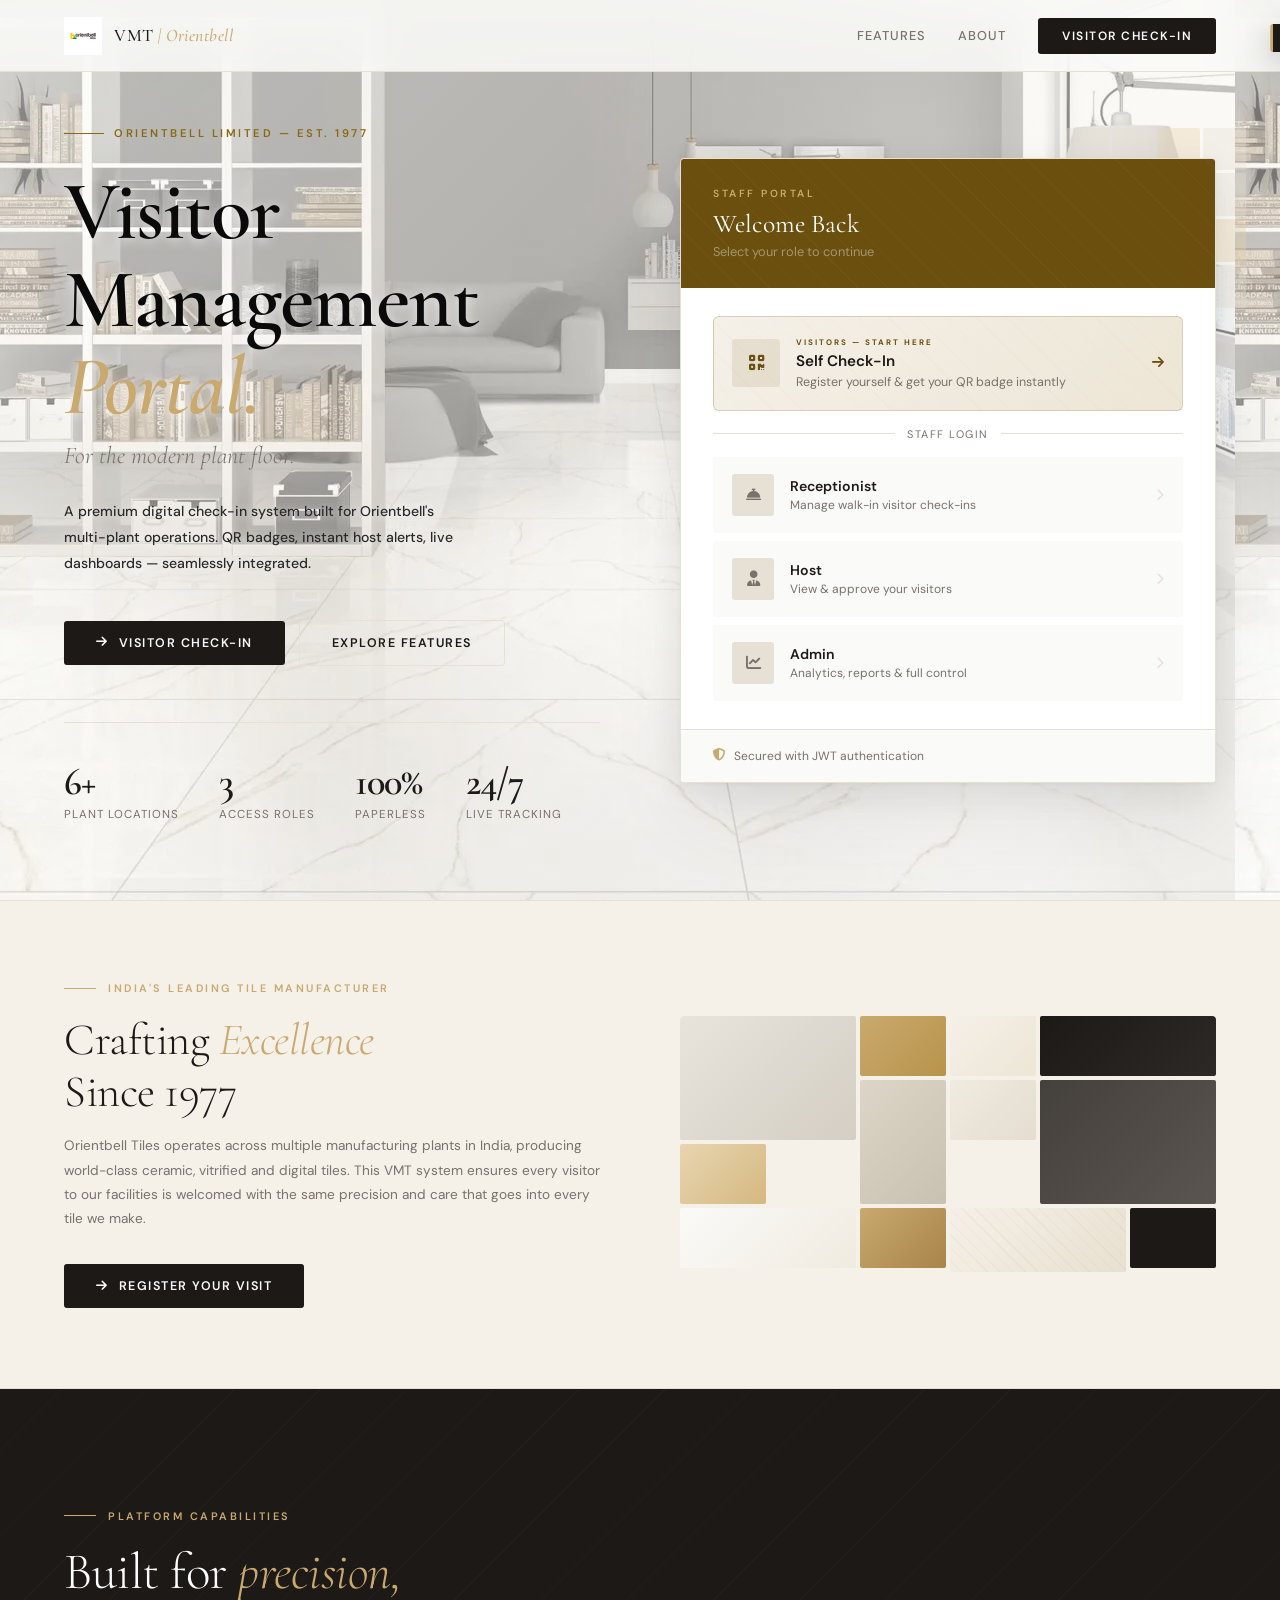
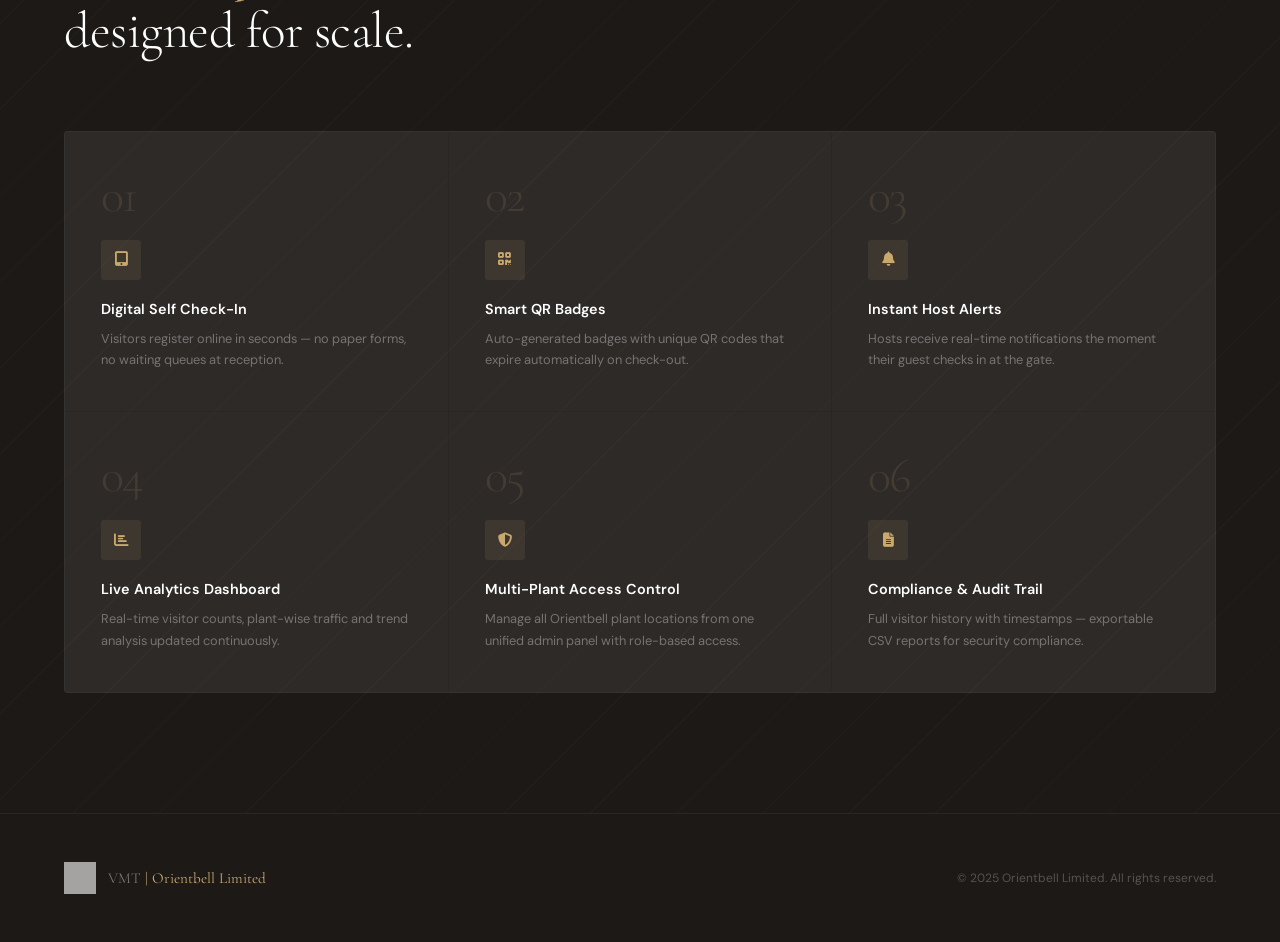
==== frontend/index.html @ 38f7f3a1 "VMT Orientbell initial commit" ====
<!DOCTYPE html>
<html lang="en">
<head>
  <meta charset="UTF-8" />
  <meta name="viewport" content="width=device-width, initial-scale=1.0"/>
  <title>VMT – Orientbell Visitor Management</title>
  <link rel="stylesheet" href="https://cdnjs.cloudflare.com/ajax/libs/font-awesome/6.4.0/css/all.min.css"/>
  <link href="https://fonts.googleapis.com/css2?family=Cormorant+Garamond:ital,wght@0,300;0,400;0,500;0,600;1,300;1,400&family=DM+Sans:wght@300;400;500;600&display=swap" rel="stylesheet"/>
  <style>
    :root {
      --stone: #1C1917;
      --stone-mid: #44403C;
      --stone-light: #78716C;
      --cream: #FAFAF8;
      --cream-mid: #F5F0E8;
      --cream-dark: #E7E0D5;
      --gold: #C9A96E;
      --gold-light: #E8D5B0;
      --white: #FFFFFF;
      --border: rgba(201,169,110,0.2);
    }

    * { margin: 0; padding: 0; box-sizing: border-box; }
    html { scroll-behavior: smooth; }

    body {
      font-family: 'DM Sans', sans-serif;
      background: var(--cream);
      color: var(--stone);
      overflow-x: hidden;
    }

    .marble-bg {
  position: fixed;
  inset: 0;
  z-index: 0;
  background-image: url('images/title-bg.png');
    }

    .marble-bg::before {
      content: '';
      position: absolute;
      inset: 0;
      background: linear-gradient(
        135deg,
        rgba(250,250,248,0.55) 0%,
        rgba(245,240,232,0.45) 40%,
        rgba(250,250,248,0.50) 100%
      );
    }

    .marble-bg::after {
      content: '';
      position: absolute;
      inset: 0;
      background: repeating-linear-gradient(
        -45deg,
        transparent,
        transparent 180px,
        rgba(201,169,110,0.03) 180px,
        rgba(201,169,110,0.03) 181px
      );
    }

    /* NAV */
    nav {
      position: fixed;
      top: 0; left: 0; right: 0;
      z-index: 100;
      height: 72px;
      display: flex;
      align-items: center;
      justify-content: space-between;
      padding: 0 64px;
      background: rgba(250,250,248,0.88);
      backdrop-filter: blur(20px);
      border-bottom: 1px solid var(--cream-dark);
    }

    .nav-logo {
      display: flex;
      align-items: center;
      gap: 12px;
    }

    .nav-logo img { height: 38px; width: auto; }

    .nav-logo-text {
      font-family: 'Cormorant Garamond', serif;
      font-size: 1.1rem;
      font-weight: 500;
      color: var(--stone);
      letter-spacing: 0.5px;
    }

    .nav-logo-text span { color: var(--gold); font-style: italic; }

    .nav-right { display: flex; align-items: center; gap: 32px; }

    .nav-link {
      font-size: 0.8rem;
      font-weight: 500;
      color: var(--stone-light);
      text-decoration: none;
      letter-spacing: 1px;
      text-transform: uppercase;
      transition: color 0.3s;
    }

    .nav-link:hover { color: var(--stone); }

    .nav-cta {
      background: var(--stone);
      color: var(--cream) !important;
      padding: 10px 24px;
      border-radius: 3px;
      font-size: 0.75rem !important;
      letter-spacing: 1.5px !important;
      font-weight: 600 !important;
      transition: all 0.3s !important;
    }

    .nav-cta:hover { background: var(--gold) !important; color: var(--stone) !important; }

    /* HERO */
    .hero {
      position: relative;
      z-index: 1;
      min-height: 100vh;
      display: grid;
      grid-template-columns: 1fr 1fr;
      align-items: center;
      padding: 100px 64px 60px;
      gap: 80px;
      max-width: 1400px;
      margin: 0 auto;
    }

    .hero-left { position: relative; }

    .hero-eyebrow {
      display: inline-flex;
      align-items: center;
      gap: 10px;
      margin-bottom: 28px;
    }

    .eyebrow-line {
  width: 40px;
  height: 1px;
  background: #8B6914;
}

    .eyebrow-text {
  font-size: 0.7rem;
  font-weight: 600;
  letter-spacing: 2.5px;
  text-transform: uppercase;
  color: #8B6914;
}
    .hero-title {
  font-family: 'Cormorant Garamond', serif;
  font-size: 5.2rem;
  font-weight: 600;
  line-height: 1.05;
  color: #0a0a0a;
  margin-bottom: 10px;
  letter-spacing: -1px;
  text-shadow: 0 2px 12px rgba(255,255,255,0.8);
}
    .hero-title em { font-style: italic; color: var(--gold); }

    .hero-subtitle {
      font-family: 'Cormorant Garamond', serif;
      font-size: 1.5rem;
      font-weight: 300;
      color: var(--stone-light);
      margin-bottom: 28px;
      font-style: italic;
    }
    .hero-desc {
  font-size: 0.88rem;
  color: #2a2a2a;
  font-weight: 500;
  line-height: 1.85;
  max-width: 400px;
  margin-bottom: 44px;
  text-shadow: 0 1px 8px rgba(255,255,255,0.7);
}

    .hero-actions { display: flex; gap: 14px; align-items: center; }

    .btn-primary {
      background: var(--stone);
      color: var(--cream);
      padding: 14px 32px;
      border-radius: 3px;
      font-size: 0.78rem;
      font-weight: 600;
      letter-spacing: 1.5px;
      text-transform: uppercase;
      text-decoration: none;
      border: none;
      cursor: pointer;
      font-family: 'DM Sans', sans-serif;
      transition: all 0.3s;
      display: inline-flex;
      align-items: center;
      gap: 10px;
    }

    .btn-primary:hover {
      background: var(--gold);
      color: var(--stone);
      transform: translateY(-2px);
      box-shadow: 0 8px 30px rgba(201,169,110,0.3);
    }

    .btn-ghost {
      background: transparent;
      color: var(--stone);
      padding: 14px 32px;
      border-radius: 3px;
      font-size: 0.78rem;
      font-weight: 600;
      letter-spacing: 1.5px;
      text-transform: uppercase;
      text-decoration: none;
      border: 1px solid var(--cream-dark);
      cursor: pointer;
      font-family: 'DM Sans', sans-serif;
      transition: all 0.3s;
      display: inline-flex;
      align-items: center;
      gap: 10px;
    }

    .btn-ghost:hover { border-color: var(--gold); color: var(--gold); }

    .hero-stats {
      display: flex;
      gap: 40px;
      margin-top: 56px;
      padding-top: 40px;
      border-top: 1px solid var(--cream-dark);
    }

    .stat-num {
      font-family: 'Cormorant Garamond', serif;
      font-size: 2.4rem;
      font-weight: 600;
      color: var(--stone);
      line-height: 1;
      letter-spacing: -1px;
    }

    .stat-label {
      font-size: 0.72rem;
      color: var(--stone-light);
      letter-spacing: 1px;
      text-transform: uppercase;
      margin-top: 6px;
    }

    /* PORTAL CARD */
    .hero-right { position: relative; }

    .tile-grid-deco {
      position: absolute;
      top: -30px; right: -30px;
      width: 180px; height: 180px;
      display: grid;
      grid-template-columns: repeat(4, 1fr);
      gap: 3px;
      opacity: 0.4;
      z-index: 0;
    }

    .tile-cell { aspect-ratio: 1; border-radius: 2px; background: var(--cream-dark); }
    .tile-cell:nth-child(3n) { background: var(--gold-light); }
    .tile-cell:nth-child(5n) { background: var(--cream-mid); }

    .portal-card {
      position: relative;
      z-index: 1;
      background: var(--white);
      border: 1px solid var(--cream-dark);
      border-radius: 4px;
      overflow: hidden;
      box-shadow: 0 2px 4px rgba(0,0,0,0.04), 0 12px 40px rgba(0,0,0,0.08), 0 40px 80px rgba(0,0,0,0.06);
    }

    .portal-header {
      background: #6B4F0E;
  padding: 28px 32px;
  position: relative;
  overflow: hidden;
}
    .portal-header::before {
      content: '';
      position: absolute;
      inset: 0;
      background: repeating-linear-gradient(45deg, transparent, transparent 20px, rgba(201,169,110,0.05) 20px, rgba(201,169,110,0.05) 21px);
    }

    .portal-header-tag {
      font-size: 0.65rem;
      font-weight: 600;
      letter-spacing: 2.5px;
      text-transform: uppercase;
      color: var(--gold);
      margin-bottom: 8px;
    }

    .portal-header h3 {
      font-family: 'Cormorant Garamond', serif;
      font-size: 1.6rem;
      font-weight: 400;
      color: var(--white);
    }

    .portal-header p { color: rgba(255,255,255,0.4); font-size: 0.8rem; margin-top: 4px; }

    .portal-body { padding: 28px 32px; }

    .role-item {
      display: flex;
      align-items: center;
      gap: 16px;
      padding: 16px 18px;
      border-radius: 3px;
      border: 1px solid transparent;
      cursor: pointer;
      transition: all 0.25s;
      text-decoration: none;
      margin-bottom: 8px;
      background: var(--cream);
    }

    .role-item:last-child { margin-bottom: 0; }

    .role-item:hover {
      background: var(--stone);
      border-color: var(--stone);
      transform: translateX(4px);
    }

    .role-item:hover .ri-icon { background: rgba(201,169,110,0.15); color: var(--gold); }
    .role-item:hover .ri-name { color: var(--white); }
    .role-item:hover .ri-desc { color: rgba(255,255,255,0.4); }
    .role-item:hover .ri-arrow { color: var(--gold); }

    .ri-icon {
      width: 42px; height: 42px;
      background: var(--cream-dark);
      border-radius: 3px;
      display: flex;
      align-items: center;
      justify-content: center;
      color: var(--stone-light);
      font-size: 0.95rem;
      flex-shrink: 0;
      transition: all 0.25s;
    }

    .ri-text { flex: 1; }
    .ri-name { font-size: 0.88rem; font-weight: 600; color: var(--stone); transition: color 0.25s; }
    .ri-desc { font-size: 0.75rem; color: var(--stone-light); margin-top: 2px; transition: color 0.25s; }
    .ri-arrow { color: var(--cream-dark); font-size: 0.75rem; transition: color 0.25s; }

    .portal-divider {
      display: flex;
      align-items: center;
      gap: 12px;
      margin: 16px 0;
    }

    .portal-divider::before,
    .portal-divider::after { content: ''; flex: 1; height: 1px; background: var(--cream-dark); }

    .portal-divider span {
      font-size: 0.68rem;
      letter-spacing: 1.5px;
      text-transform: uppercase;
      color: var(--stone-light);
      white-space: nowrap;
    }

    .portal-footer {
      padding: 18px 32px;
      border-top: 1px solid var(--cream-dark);
      background: var(--cream);
      display: flex;
      align-items: center;
      gap: 8px;
    }

    .portal-footer i { color: var(--gold); font-size: 0.8rem; }
    .portal-footer span { font-size: 0.75rem; color: var(--stone-light); }

    /* TILE STRIP */
    .tile-strip {
      position: relative;
      z-index: 1;
      background: var(--cream-mid);
      padding: 80px 64px;
      border-top: 1px solid var(--cream-dark);
      border-bottom: 1px solid var(--cream-dark);
    }

    .tile-strip-inner {
      max-width: 1200px;
      margin: 0 auto;
      display: grid;
      grid-template-columns: 1fr 1fr;
      gap: 80px;
      align-items: center;
    }

    .tile-strip h2 {
      font-family: 'Cormorant Garamond', serif;
      font-size: 2.8rem;
      font-weight: 300;
      color: var(--stone);
      line-height: 1.15;
      letter-spacing: -0.5px;
      margin-bottom: 16px;
    }

    .tile-strip h2 em { font-style: italic; color: var(--gold); }

    .tile-strip p {
      font-size: 0.85rem;
      color: var(--stone-light);
      line-height: 1.8;
      margin-bottom: 32px;
    }

    .section-eyebrow {
      display: flex;
      align-items: center;
      gap: 12px;
      margin-bottom: 20px;
    }

    .section-eyebrow .line { width: 32px; height: 1px; background: var(--gold); }

    .section-eyebrow span {
      font-size: 0.68rem;
      font-weight: 600;
      letter-spacing: 2.5px;
      text-transform: uppercase;
      color: var(--gold);
    }

    .tile-mosaic {
      display: grid;
      grid-template-columns: repeat(6, 1fr);
      grid-template-rows: repeat(4, 60px);
      gap: 4px;
      border-radius: 4px;
      overflow: hidden;
    }

    .tm { border-radius: 2px; transition: all 0.4s; }
    .tm:hover { transform: scale(0.95); opacity: 0.8; }
    .tm-1 { grid-column: span 2; grid-row: span 2; background: linear-gradient(135deg, #E8E4DC, #D4CEC4); }
    .tm-2 { grid-column: span 1; grid-row: span 1; background: linear-gradient(135deg, #C9A96E, #B8944A); }
    .tm-3 { grid-column: span 1; grid-row: span 1; background: linear-gradient(135deg, #F5F0E8, #EDE6D6); }
    .tm-4 { grid-column: span 2; grid-row: span 1; background: linear-gradient(135deg, #1C1917, #2D2926); }
    .tm-5 { grid-column: span 1; grid-row: span 2; background: linear-gradient(135deg, #DDD6C8, #C8C0B0); }
    .tm-6 { grid-column: span 1; grid-row: span 1; background: linear-gradient(135deg, #F0EBE0, #E4DDD0); }
    .tm-7 { grid-column: span 2; grid-row: span 2; background: linear-gradient(135deg, #44403C, #5A5550); }
    .tm-8 { grid-column: span 1; grid-row: span 1; background: linear-gradient(135deg, #E8D5B0, #D4B880); }
    .tm-9 { grid-column: span 2; grid-row: span 1; background: linear-gradient(135deg, #FAFAF8, #F0EBE0); }
    .tm-10 { grid-column: span 1; grid-row: span 1; background: linear-gradient(135deg, #C9A96E, #A8854A); }
    .tm-11 { grid-column: span 2; grid-row: span 2; background: linear-gradient(135deg, #F5F0E8, #E8E0D0); position: relative; overflow: hidden; }
    .tm-11::after { content: ''; position: absolute; inset: 0; background: repeating-linear-gradient(45deg, transparent, transparent 8px, rgba(201,169,110,0.1) 8px, rgba(201,169,110,0.1) 9px); }
    .tm-12 { grid-column: span 1; grid-row: span 1; background: #1C1917; }
    .tm-13 { grid-column: span 1; grid-row: span 1; background: linear-gradient(135deg, #E0D8C8, #D0C8B0); }

    /* FEATURES */
    .features-section {
      position: relative;
      z-index: 1;
      padding: 120px 64px;
      background: var(--stone);
    }

    .features-section::before {
      content: '';
      position: absolute;
      inset: 0;
      background: repeating-linear-gradient(-45deg, transparent, transparent 60px, rgba(201,169,110,0.03) 60px, rgba(201,169,110,0.03) 61px);
      pointer-events: none;
    }

    .features-inner { max-width: 1200px; margin: 0 auto; position: relative; z-index: 1; }

    .section-title-dark {
      font-family: 'Cormorant Garamond', serif;
      font-size: 3.2rem;
      font-weight: 300;
      color: var(--white);
      margin-bottom: 70px;
      max-width: 600px;
      line-height: 1.15;
      letter-spacing: -0.5px;
    }

    .section-title-dark em { font-style: italic; color: var(--gold); }

    .features-grid {
      display: grid;
      grid-template-columns: repeat(3, 1fr);
      gap: 1px;
      background: rgba(255,255,255,0.06);
      border: 1px solid rgba(255,255,255,0.06);
      border-radius: 4px;
      overflow: hidden;
    }

    .feature-cell {
      padding: 40px 36px;
      background: rgba(255,255,255,0.02);
      transition: background 0.3s;
    }

    .feature-cell:hover { background: rgba(201,169,110,0.06); }

    .feature-num {
      font-family: 'Cormorant Garamond', serif;
      font-size: 3rem;
      font-weight: 300;
      color: rgba(201,169,110,0.15);
      line-height: 1;
      margin-bottom: 20px;
      letter-spacing: -2px;
    }

    .feature-icon {
      width: 40px; height: 40px;
      background: rgba(201,169,110,0.1);
      border-radius: 3px;
      display: flex;
      align-items: center;
      justify-content: center;
      color: var(--gold);
      font-size: 0.9rem;
      margin-bottom: 20px;
    }

    .feature-title { font-size: 0.9rem; font-weight: 600; color: var(--white); margin-bottom: 10px; }
    .feature-desc { font-size: 0.8rem; color: rgba(255,255,255,0.35); line-height: 1.7; }

    /* FOOTER */
    footer {
      position: relative;
      z-index: 1;
      background: var(--stone);
      padding: 48px 64px;
      display: flex;
      justify-content: space-between;
      align-items: center;
      border-top: 1px solid rgba(255,255,255,0.06);
    }

    .footer-logo { display: flex; align-items: center; gap: 12px; }
    .footer-logo img { height: 32px; filter: brightness(0) invert(1) opacity(0.6); }

    .footer-logo-text {
      font-family: 'Cormorant Garamond', serif;
      font-size: 0.95rem;
      color: rgba(255,255,255,0.4);
    }

    .footer-logo-text span { color: var(--gold); }
    .footer-copy { font-size: 0.75rem; color: rgba(255,255,255,0.25); }

    /* MODAL */
    .modal-overlay {
      display: none;
      position: fixed;
      inset: 0;
      background: rgba(28,25,23,0.7);
      z-index: 1000;
      align-items: center;
      justify-content: center;
      backdrop-filter: blur(8px);
    }

    .modal-overlay.active { display: flex; }

    .login-modal {
      background: var(--white);
      border-radius: 4px;
      width: 100%;
      max-width: 420px;
      position: relative;
      box-shadow: 0 40px 100px rgba(0,0,0,0.3);
      overflow: hidden;
    }

    .modal-top { background: var(--stone); padding: 32px 40px; }

    .modal-top-tag {
      font-size: 0.65rem;
      font-weight: 600;
      letter-spacing: 2.5px;
      text-transform: uppercase;
      color: var(--gold);
      margin-bottom: 8px;
    }

    .modal-top h2 {
      font-family: 'Cormorant Garamond', serif;
      font-size: 1.8rem;
      font-weight: 400;
      color: var(--white);
    }

    .modal-body { padding: 32px 40px; }

    .modal-close {
      position: absolute;
      top: 16px; right: 18px;
      background: rgba(255,255,255,0.1);
      border: none;
      width: 30px; height: 30px;
      border-radius: 3px;
      color: rgba(255,255,255,0.5);
      cursor: pointer;
      font-size: 0.9rem;
      display: flex;
      align-items: center;
      justify-content: center;
      transition: all 0.2s;
    }

    .modal-close:hover { background: rgba(255,255,255,0.2); color: white; }

    .m-label {
      display: block;
      font-size: 0.75rem;
      font-weight: 600;
      letter-spacing: 0.8px;
      text-transform: uppercase;
      color: var(--stone-light);
      margin-bottom: 8px;
    }

    .m-input {
      width: 100%;
      border: 1px solid var(--cream-dark);
      border-radius: 3px;
      padding: 12px 16px;
      font-family: 'DM Sans', sans-serif;
      font-size: 0.88rem;
      color: var(--stone);
      background: var(--cream);
      outline: none;
      transition: all 0.2s;
      margin-bottom: 20px;
    }

    .m-input:focus { border-color: var(--gold); background: white; box-shadow: 0 0 0 3px rgba(201,169,110,0.1); }

    .m-submit {
      width: 100%;
      background: var(--stone);
      color: var(--cream);
      border: none;
      padding: 14px;
      border-radius: 3px;
      font-family: 'DM Sans', sans-serif;
      font-size: 0.78rem;
      font-weight: 600;
      letter-spacing: 1.5px;
      text-transform: uppercase;
      cursor: pointer;
      transition: all 0.3s;
      display: flex;
      align-items: center;
      justify-content: center;
      gap: 8px;
    }

    .m-submit:hover { background: var(--gold); color: var(--stone); }

    /* TOAST */
    .toast {
      position: fixed;
      top: 24px; right: 24px;
      background: var(--stone);
      color: var(--cream);
      padding: 14px 22px;
      border-radius: 3px;
      font-size: 0.82rem;
      z-index: 9999;
      transform: translateX(130%);
      transition: transform 0.35s ease;
      box-shadow: 0 8px 30px rgba(0,0,0,0.2);
      border-left: 3px solid var(--gold);
    }

    .toast.show { transform: translateX(0); }
    .toast.error { border-left-color: #E74C3C; }
    .toast.success { border-left-color: #27AE60; }

    .spinner {
      width: 16px; height: 16px;
      border: 2px solid rgba(255,255,255,0.2);
      border-top-color: currentColor;
      border-radius: 50%;
      animation: spin 0.7s linear infinite;
      display: inline-block;
    }

    @keyframes spin { to { transform: rotate(360deg); } }

    .fade-up { opacity: 0; transform: translateY(24px); animation: fadeUp 0.8s ease forwards; }
    @keyframes fadeUp { to { opacity: 1; transform: translateY(0); } }
    .fade-up:nth-child(1) { animation-delay: 0.1s; }
    .fade-up:nth-child(2) { animation-delay: 0.2s; }
    .fade-up:nth-child(3) { animation-delay: 0.3s; }
    .fade-up:nth-child(4) { animation-delay: 0.4s; }
    .fade-up:nth-child(5) { animation-delay: 0.5s; }

    @media (max-width: 1024px) {
      .hero { grid-template-columns: 1fr; padding: 100px 28px 60px; gap: 48px; }
      .hero-title { font-size: 3.2rem; }
      .features-section, .tile-strip { padding: 80px 28px; }
      .features-grid { grid-template-columns: 1fr; }
      .tile-strip-inner { grid-template-columns: 1fr; }
      nav { padding: 0 28px; }
      footer { padding: 36px 28px; flex-direction: column; gap: 16px; text-align: center; }
    }
  </style>
</head>
<body>

<div class="marble-bg"></div>

<!-- NAV -->
<nav>
  <div class="nav-logo">
    <img src="images/logo.png" alt="Orientbell" onerror="this.style.display='none'"/>
    <div class="nav-logo-text">VMT <span>| Orientbell</span></div>
  </div>
  <div class="nav-right">
    <a href="#features" class="nav-link">Features</a>
    <a href="#about" class="nav-link">About</a>
    <a href="register.html" class="nav-link nav-cta">Visitor Check-In</a>
  </div>
</nav>

<!-- HERO -->
<section class="hero">
  <div class="hero-left">
    <div class="hero-eyebrow fade-up">
      <div class="eyebrow-line"></div>
      <div class="eyebrow-text">Orientbell Limited — Est. 1977</div>
    </div>
    <h1 class="hero-title fade-up">
      Visitor<br/>Management<br/><em>Portal.</em>
    </h1>
    <p class="hero-subtitle fade-up">For the modern plant floor.</p>
    <p class="hero-desc fade-up">A premium digital check-in system built for Orientbell's multi-plant operations. QR badges, instant host alerts, live dashboards — seamlessly integrated.</p>
    <div class="hero-actions fade-up">
      <a href="register.html" class="btn-primary"><i class="fas fa-arrow-right"></i> Visitor Check-In</a>
      <a href="#features" class="btn-ghost">Explore Features</a>
    </div>
    <div class="hero-stats fade-up">
      <div class="hero-stat">
        <div class="stat-num">6+</div>
        <div class="stat-label">Plant Locations</div>
      </div>
      <div class="hero-stat">
        <div class="stat-num">3</div>
        <div class="stat-label">Access Roles</div>
      </div>
      <div class="hero-stat">
        <div class="stat-num">100%</div>
        <div class="stat-label">Paperless</div>
      </div>
      <div class="hero-stat">
        <div class="stat-num">24/7</div>
        <div class="stat-label">Live Tracking</div>
      </div>
    </div>
  </div>

  <div class="hero-right fade-up">
    <div class="tile-grid-deco">
      <div class="tile-cell"></div><div class="tile-cell"></div>
      <div class="tile-cell"></div><div class="tile-cell"></div>
      <div class="tile-cell"></div><div class="tile-cell"></div>
      <div class="tile-cell"></div><div class="tile-cell"></div>
      <div class="tile-cell"></div><div class="tile-cell"></div>
      <div class="tile-cell"></div><div class="tile-cell"></div>
      <div class="tile-cell"></div><div class="tile-cell"></div>
      <div class="tile-cell"></div><div class="tile-cell"></div>
    </div>
    <div class="portal-card">
      <div class="portal-header">
        <div class="portal-header-tag">Staff Portal</div>
        <h3>Welcome Back</h3>
        <p>Select your role to continue</p>
      </div>
      <div class="portal-body">

        <!-- VISITOR SECTION - TOP & HIGHLIGHTED -->
        <a href="register.html" style="
        display:flex; align-items:center; gap:16px;
        background: linear-gradient(135deg, #F5F0E8, #EDE6D6);
        border-radius: 6px; padding: 20px 18px;
        text-decoration: none; margin-bottom: 16px;
        transition: all 0.3s; border: 1px solid rgba(107,79,14,0.2);
        position: relative; overflow: hidden;
      " onmouseover="this.style.transform='translateX(4px)'" onmouseout="this.style.transform='translateX(0)'">
        <div style="position:absolute; inset:0; background: repeating-linear-gradient(45deg, transparent, transparent 20px, rgba(201,169,110,0.05) 20px, rgba(201,169,110,0.05) 21px);"></div>
        <div style="width:48px; height:48px; background:rgba(107,79,14,0.1); border-radius:4px; display:flex; align-items:center; justify-content:center; flex-shrink:0; position:relative;">
          <i class="fas fa-qrcode" style="color:#6B4F0E; font-size:1.1rem;"></i>
        </div>
        <div style="flex:1; position:relative;">
          <div style="font-size:0.5rem; font-weight:700; letter-spacing:2px; text-transform:uppercase; color:#6B4F0E; margin-bottom:4px;">Visitors — Start Here</div>
          <div style="font-size:0.95rem; font-weight:600; color:#1C1917; margin-bottom:3px;">Self Check-In</div>
          <div style="font-size:0.78rem; color:#78716C;">Register yourself & get your QR badge instantly</div>
        </div>
        <i class="fas fa-arrow-right" style="color:#6B4F0E; font-size:0.85rem; position:relative;"></i>
      </a>

        <div class="portal-divider"><span>staff login</span></div>

        <div class="role-item" onclick="openLogin('Receptionist')">
          <div class="ri-icon"><i class="fas fa-concierge-bell"></i></div>
          <div class="ri-text">
            <div class="ri-name">Receptionist</div>
            <div class="ri-desc">Manage walk-in visitor check-ins</div>
          </div>
          <i class="fas fa-chevron-right ri-arrow"></i>
        </div>
        <div class="role-item" onclick="openLogin('Host')">
          <div class="ri-icon"><i class="fas fa-user-tie"></i></div>
          <div class="ri-text">
            <div class="ri-name">Host</div>
            <div class="ri-desc">View & approve your visitors</div>
          </div>
          <i class="fas fa-chevron-right ri-arrow"></i>
        </div>
        <div class="role-item" onclick="openLogin('Admin')" style="margin-bottom:0;">
          <div class="ri-icon"><i class="fas fa-chart-line"></i></div>
          <div class="ri-text">
            <div class="ri-name">Admin</div>
            <div class="ri-desc">Analytics, reports & full control</div>
          </div>
          <i class="fas fa-chevron-right ri-arrow"></i>
        </div>

      </div>
      <div class="portal-footer">
        <i class="fas fa-shield-alt"></i>
        <span>Secured with JWT authentication</span>
      </div>
    </div>
  </div>
</section>

<!-- TILE STRIP -->
<section class="tile-strip" id="about">
  <div class="tile-strip-inner">
    <div>
      <div class="section-eyebrow">
        <div class="line"></div>
        <span>India's Leading Tile Manufacturer</span>
      </div>
      <h2>Crafting <em>Excellence</em><br/>Since 1977</h2>
      <p>Orientbell Tiles operates across multiple manufacturing plants in India, producing world-class ceramic, vitrified and digital tiles. This VMT system ensures every visitor to our facilities is welcomed with the same precision and care that goes into every tile we make.</p>
      <a href="register.html" class="btn-primary"><i class="fas fa-arrow-right"></i> Register Your Visit</a>
    </div>
    <div class="tile-mosaic">
      <div class="tm tm-1"></div><div class="tm tm-2"></div>
      <div class="tm tm-3"></div><div class="tm tm-4"></div>
      <div class="tm tm-5"></div><div class="tm tm-6"></div>
      <div class="tm tm-7"></div><div class="tm tm-8"></div>
      <div class="tm tm-9"></div><div class="tm tm-10"></div>
      <div class="tm tm-11"></div><div class="tm tm-12"></div>
      <div class="tm tm-13"></div>
    </div>
  </div>
</section>

<!-- FEATURES -->
<section class="features-section" id="features">
  <div class="features-inner">
    <div class="section-eyebrow">
      <div class="line"></div>
      <span>Platform Capabilities</span>
    </div>
    <h2 class="section-title-dark">Built for <em>precision,</em><br/>designed for scale.</h2>
    <div class="features-grid">
      <div class="feature-cell">
        <div class="feature-num">01</div>
        <div class="feature-icon"><i class="fas fa-tablet-alt"></i></div>
        <div class="feature-title">Digital Self Check-In</div>
        <div class="feature-desc">Visitors register online in seconds — no paper forms, no waiting queues at reception.</div>
      </div>
      <div class="feature-cell">
        <div class="feature-num">02</div>
        <div class="feature-icon"><i class="fas fa-qrcode"></i></div>
        <div class="feature-title">Smart QR Badges</div>
        <div class="feature-desc">Auto-generated badges with unique QR codes that expire automatically on check-out.</div>
      </div>
      <div class="feature-cell">
        <div class="feature-num">03</div>
        <div class="feature-icon"><i class="fas fa-bell"></i></div>
        <div class="feature-title">Instant Host Alerts</div>
        <div class="feature-desc">Hosts receive real-time notifications the moment their guest checks in at the gate.</div>
      </div>
      <div class="feature-cell">
        <div class="feature-num">04</div>
        <div class="feature-icon"><i class="fas fa-chart-bar"></i></div>
        <div class="feature-title">Live Analytics Dashboard</div>
        <div class="feature-desc">Real-time visitor counts, plant-wise traffic and trend analysis updated continuously.</div>
      </div>
      <div class="feature-cell">
        <div class="feature-num">05</div>
        <div class="feature-icon"><i class="fas fa-shield-alt"></i></div>
        <div class="feature-title">Multi-Plant Access Control</div>
        <div class="feature-desc">Manage all Orientbell plant locations from one unified admin panel with role-based access.</div>
      </div>
      <div class="feature-cell">
        <div class="feature-num">06</div>
        <div class="feature-icon"><i class="fas fa-file-alt"></i></div>
        <div class="feature-title">Compliance & Audit Trail</div>
        <div class="feature-desc">Full visitor history with timestamps — exportable CSV reports for security compliance.</div>
      </div>
    </div>
  </div>
</section>

<!-- FOOTER -->
<footer>
  <div class="footer-logo">
    <img src="images/logo.png" alt="Orientbell" onerror="this.style.display='none'"/>
    <div class="footer-logo-text">VMT <span>| Orientbell Limited</span></div>
  </div>
  <div class="footer-copy">&copy; 2025 Orientbell Limited. All rights reserved.</div>
</footer>

<!-- LOGIN MODAL -->
<div class="modal-overlay" id="loginModal">
  <div class="login-modal">
    <button class="modal-close" onclick="closeLogin()"><i class="fas fa-times"></i></button>
    <div class="modal-top">
      <div class="modal-top-tag" id="loginRoleTag">Staff Login</div>
      <h2>Sign in to VMT</h2>
    </div>
    <div class="modal-body">
      <label class="m-label">Email Address</label>
      <input type="email" id="loginEmail" class="m-input" placeholder="your@orientbell.com"/>
      <label class="m-label">Password</label>
      <input type="password" id="loginPassword" class="m-input" placeholder="••••••••"/>
      <button class="m-submit" onclick="doLogin()">
        <span id="loginBtnText">Sign In</span>
      </button>
    </div>
  </div>
</div>

<div class="toast" id="vmtToast"></div>

<script>
  function showToast(msg, type) {
    const t = document.getElementById('vmtToast');
    t.textContent = msg;
    t.className = `toast ${type} show`;
    setTimeout(() => t.classList.remove('show'), 3500);
  }

  function openLogin(role) {
    document.getElementById('loginRoleTag').textContent = role + ' Login';
    document.getElementById('loginModal').classList.add('active');
  }

  function closeLogin() {
    document.getElementById('loginModal').classList.remove('active');
  }

  async function doLogin() {
    const email = document.getElementById('loginEmail').value.trim();
    const password = document.getElementById('loginPassword').value;
    if (!email || !password) { showToast('Please enter email and password', 'error'); return; }

    document.getElementById('loginBtnText').innerHTML = '<span class="spinner"></span>';

    try {
      const res = await fetch('http://127.0.0.1:5000/api/auth/login', {
        method: 'POST',
        headers: { 'Content-Type': 'application/json' },
        body: JSON.stringify({ email, password })
      });
      const data = await res.json();
      if (!res.ok) throw new Error(data.error || 'Login failed');

      localStorage.setItem('vmt_token', data.token);
      localStorage.setItem('vmt_user', JSON.stringify(data.user));

      const role = data.user.role;
      if (role === 'admin') window.location.href = 'admin.html';
      else if (role === 'receptionist') window.location.href = 'receptionist.html';
      else if (role === 'host') window.location.href = 'host.html';
    } catch(e) {
      showToast(e.message, 'error');
      document.getElementById('loginBtnText').textContent = 'Sign In';
    }
  }

  document.addEventListener('keydown', e => {
    if (e.key === 'Enter' && document.getElementById('loginModal').classList.contains('active')) doLogin();
  });
</script>
</body>
</html>
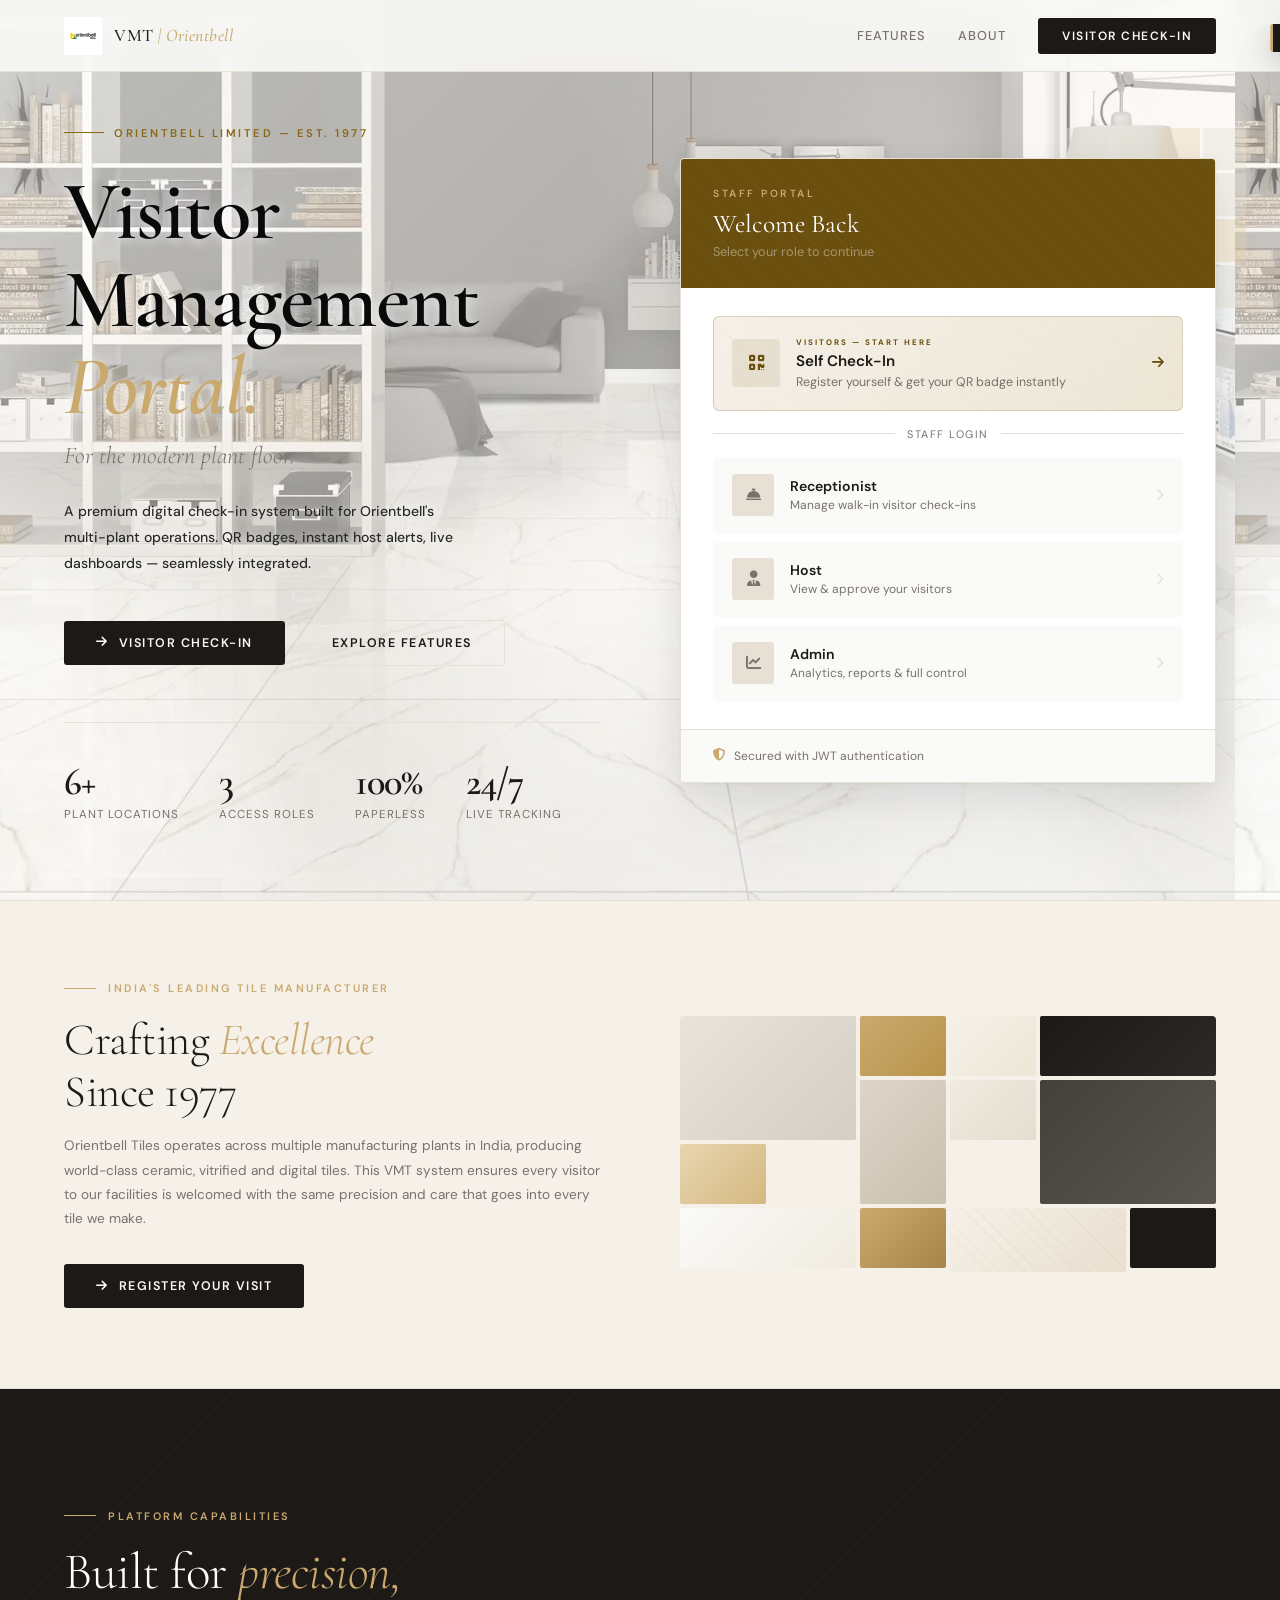
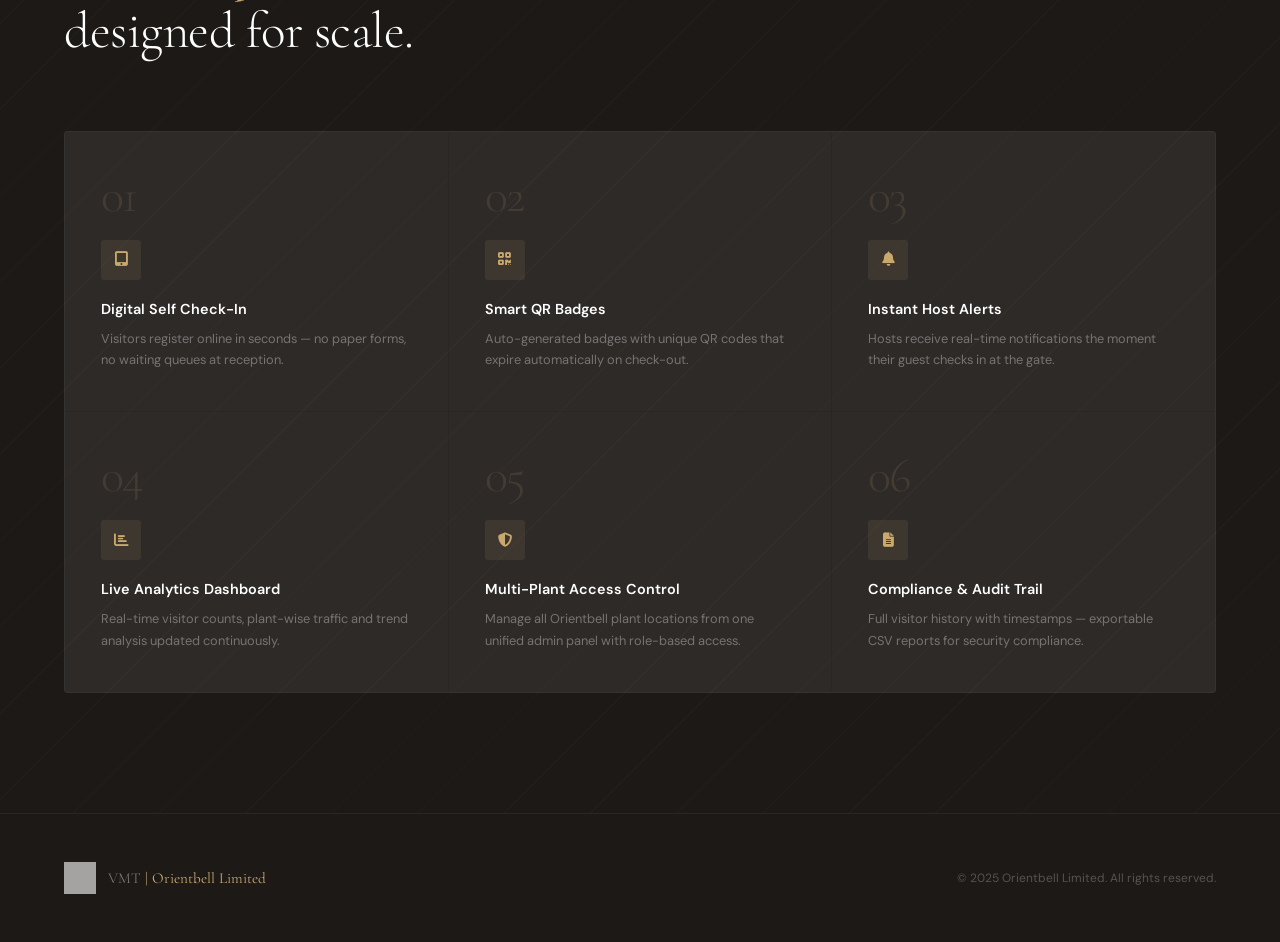
==== commit 66efa730: "add gunicorn production config" ====
--- a/frontend/index.html
+++ b/frontend/index.html
@@ -969,7 +969,7 @@
 </div>
 
 <div class="toast" id="vmtToast"></div>
-
+<script src="js/config.js"></script>
 <script>
   function showToast(msg, type) {
     const t = document.getElementById('vmtToast');
@@ -995,7 +995,8 @@
     document.getElementById('loginBtnText').innerHTML = '<span class="spinner"></span>';
 
     try {
-      const res = await fetch('http://127.0.0.1:5000/api/auth/login', {
+      
+      const res = await fetch(`${CONFIG.API}/auth/login`, {
         method: 'POST',
         headers: { 'Content-Type': 'application/json' },
         body: JSON.stringify({ email, password })
